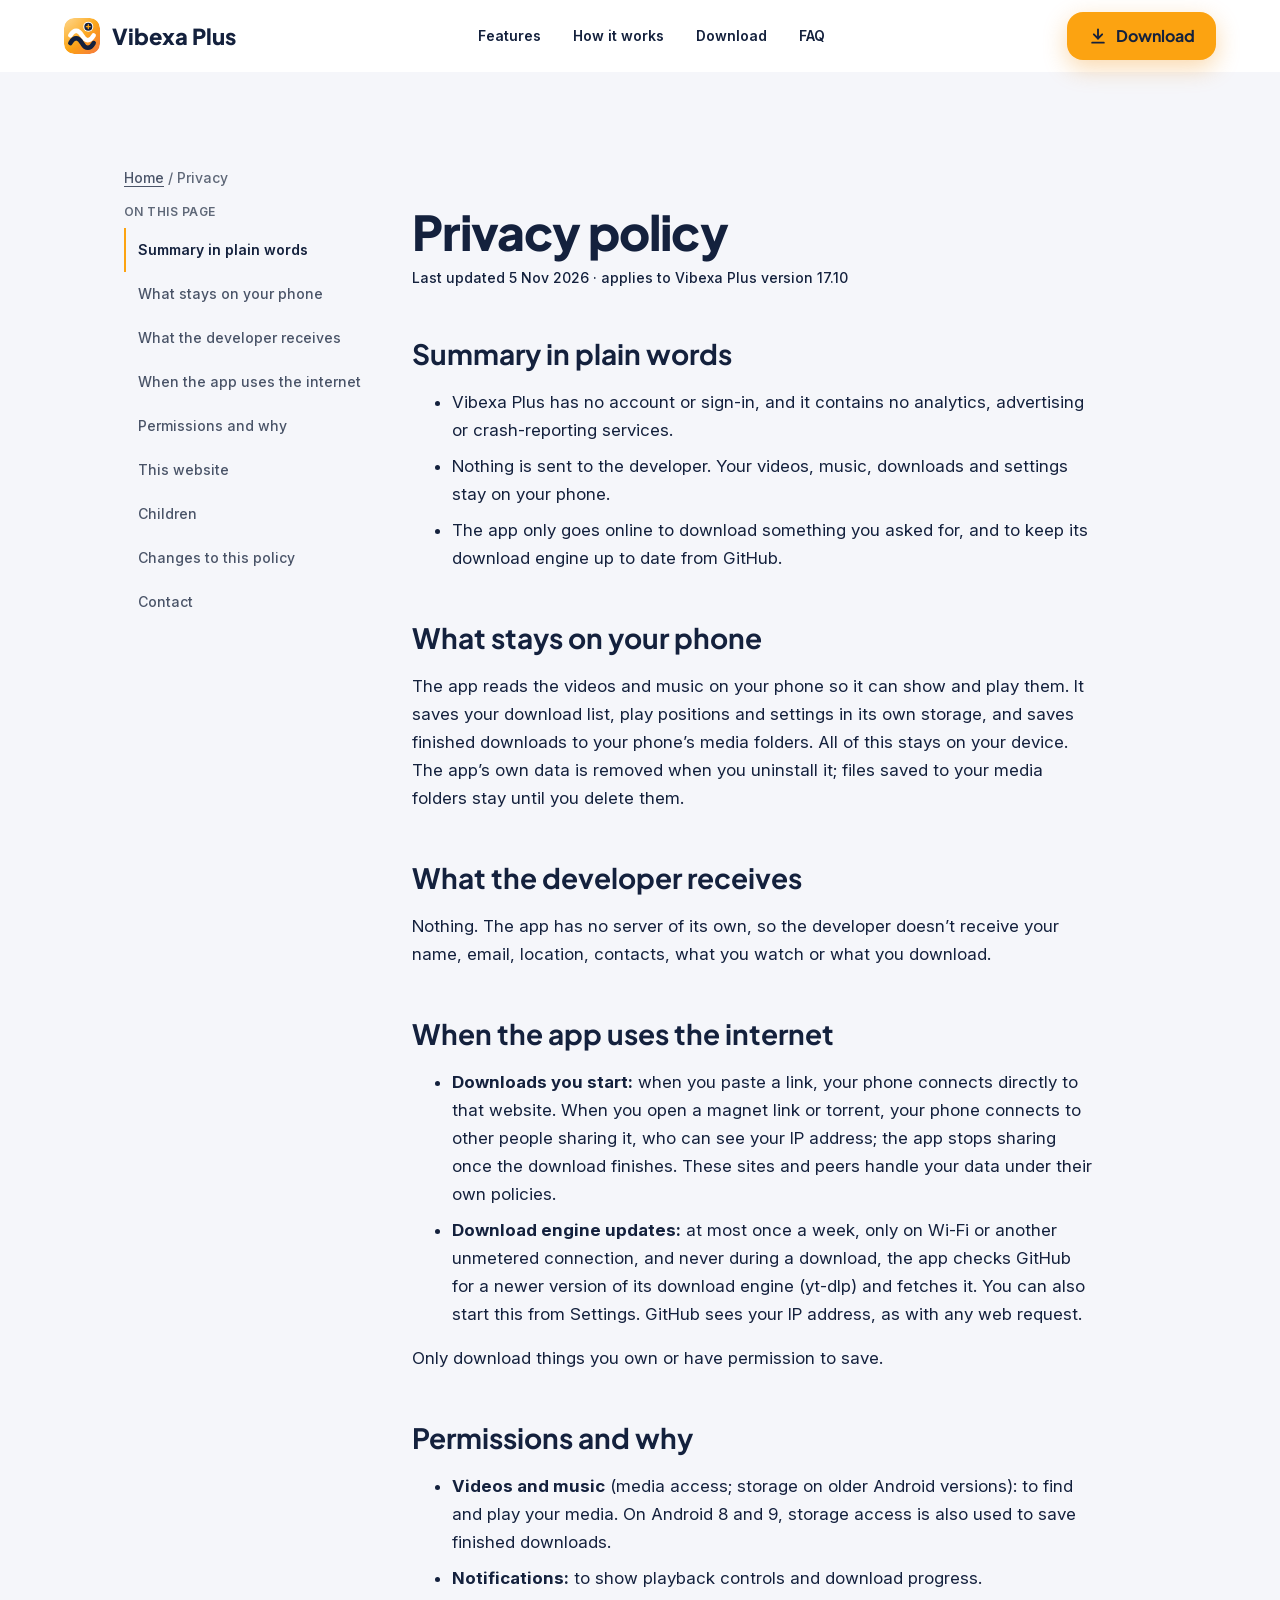
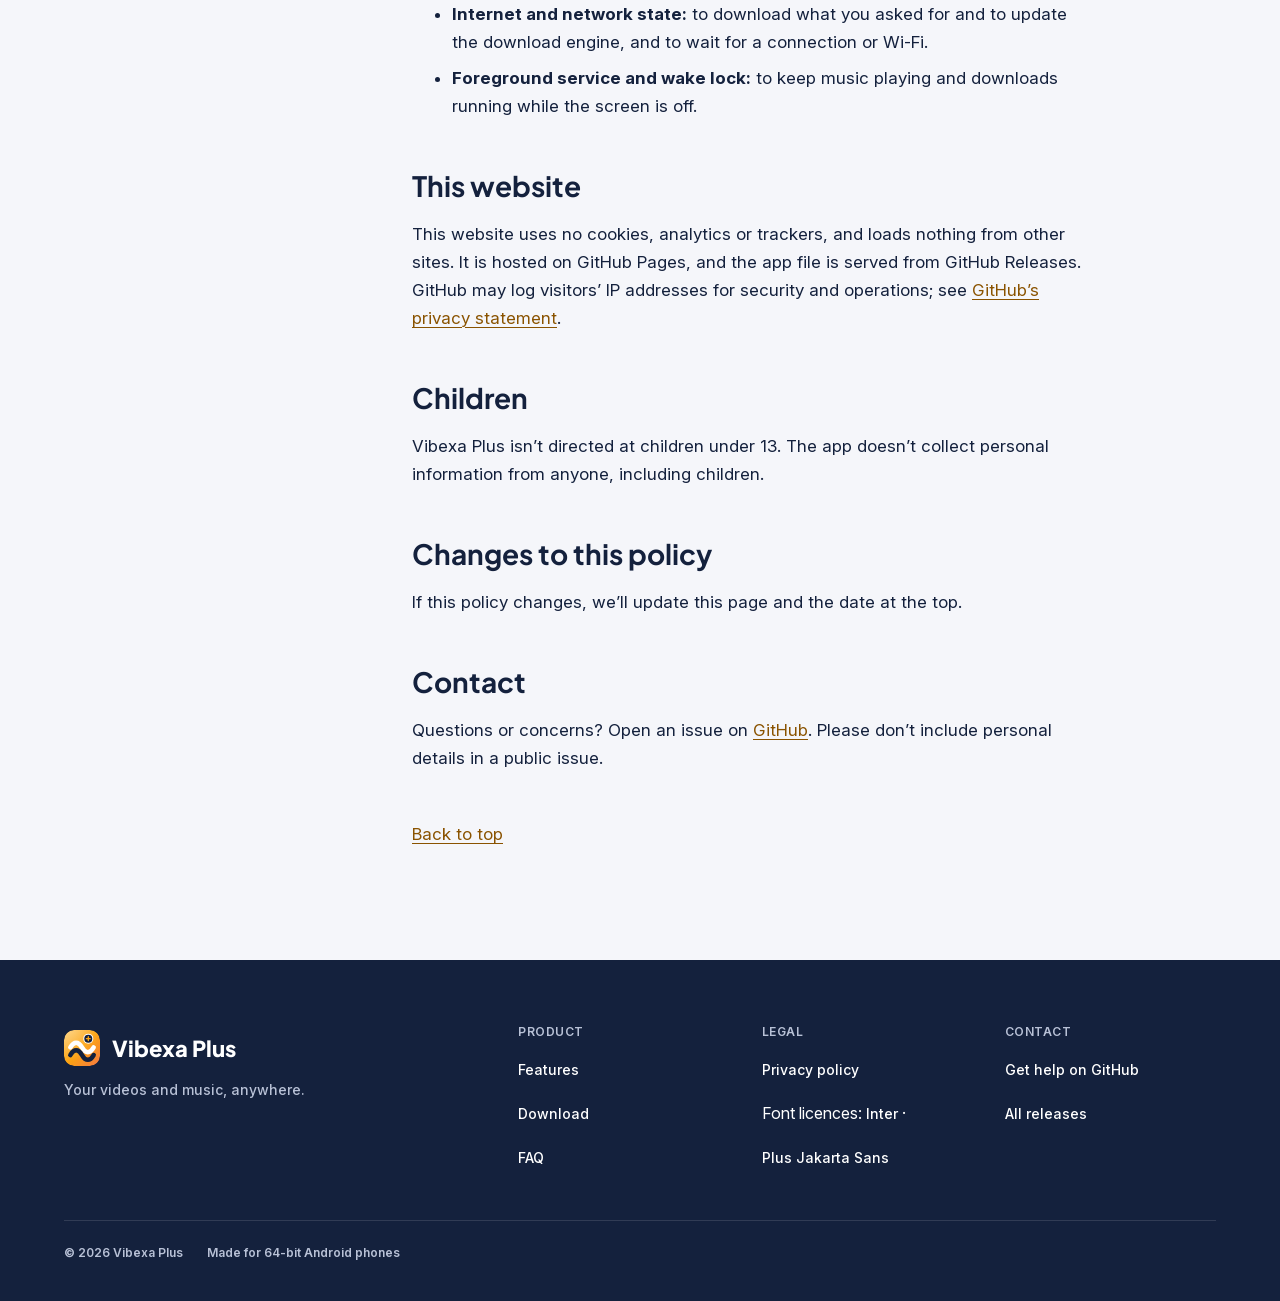
==== privacy.html @ d91da718 "Vibexa Plus site 17.10" ====
<!doctype html>
<html lang="en">
<head>
<meta charset="utf-8">
<meta name="viewport" content="width=device-width, initial-scale=1">
<title>Privacy policy – Vibexa Plus</title>
<meta name="description" content="How the Vibexa Plus app and this website handle your information.">
<meta name="theme-color" content="#F5F6FA">
<meta name="color-scheme" content="light">
<link rel="canonical" href="https://vibexaplus.github.io/privacy.html">
<meta property="og:type" content="website">
<meta property="og:site_name" content="Vibexa Plus">
<meta property="og:title" content="Privacy policy – Vibexa Plus">
<meta property="og:description" content="How the Vibexa Plus app and this website handle your information.">
<meta property="og:image" content="https://vibexaplus.github.io/og.png">
<meta property="og:image:width" content="1200"><meta property="og:image:height" content="630">
<meta name="twitter:card" content="summary_large_image">
<link rel="icon" href="favicon.svg" type="image/svg+xml">
<link rel="icon" href="assets/img/favicon-32.png" sizes="32x32" type="image/png">
<link rel="apple-touch-icon" href="assets/img/apple-touch-icon.png">
<link rel="preload" href="fonts/PlusJakartaSans-Variable.woff2" as="font" type="font/woff2" crossorigin>
<link rel="preload" href="fonts/Inter-Variable.woff2" as="font" type="font/woff2" crossorigin>
<link rel="stylesheet" href="assets/tokens.css">
<link rel="stylesheet" href="assets/site.css">

</head>
<body>
<a class="skip" href="#main">Skip to content</a>
<header class="site-header">
 <div class="container">
  <a class="brand" href="index.html#top"><img src="assets/img/logo-plus.svg" alt="" width="36" height="36"><span>Vibexa Plus</span></a>
  <nav class="nav-main" aria-label="Main">
   <a href="index.html#features">Features</a><a href="index.html#how">How it works</a><a href="index.html#download">Download</a><a href="index.html#faq">FAQ</a>
  </nav>
  <div class="header-cta"><a class="btn btn-primary" href="index.html#download"><svg viewBox="0 0 24 24" fill="none" stroke="currentColor" stroke-width="2.2" stroke-linecap="round" stroke-linejoin="round" aria-hidden="true"><path d="M12 4v11"/><path d="m7 10 5 5 5-5"/><path d="M5 20h14"/></svg>Download</a></div>
  <button class="icon-btn menu-btn" type="button" aria-label="Open menu" aria-expanded="false" aria-controls="menu-sheet"><svg class="i-open" viewBox="0 0 24 24" fill="none" stroke="currentColor" stroke-width="2" stroke-linecap="round" aria-hidden="true"><path d="M4 7h16M4 12h16M4 17h16"/></svg><svg class="i-close" style="display:none" viewBox="0 0 24 24" fill="none" stroke="currentColor" stroke-width="2" stroke-linecap="round" aria-hidden="true"><path d="M6 6l12 12M18 6 6 18"/></svg></button>
 </div>
</header>
<div class="sheet" id="menu-sheet">
 <nav aria-label="Mobile">
  <ul><li><a href="index.html#features">Features</a></li><li><a href="index.html#how">How it works</a></li><li><a href="index.html#faq">FAQ</a></li><li><a href="privacy.html">Privacy policy</a></li></ul>
 </nav>
 <a class="btn btn-primary btn-block" href="index.html#download"><svg viewBox="0 0 24 24" fill="none" stroke="currentColor" stroke-width="2.2" stroke-linecap="round" stroke-linejoin="round" aria-hidden="true"><path d="M12 4v11"/><path d="m7 10 5 5 5-5"/><path d="M5 20h14"/></svg>Download</a>
</div>
<main id="main" class="section">
 <div class="container" style="max-width:1080px">
  <nav class="crumbs t-small" aria-label="Breadcrumb"><a href="index.html">Home</a> / <span aria-current="page">Privacy</span></nav>
  <div class="policy">
   <aside class="toc toc-d" aria-label="On this page"><p class="t-caption ink-3" style="margin-bottom:8px">On this page</p><ol><li><a href="#summary">Summary in plain words</a></li><li><a href="#on-phone">What stays on your phone</a></li><li><a href="#collect">What the developer receives</a></li><li><a href="#network">When the app uses the internet</a></li><li><a href="#permissions">Permissions and why</a></li><li><a href="#website">This website</a></li><li><a href="#children">Children</a></li><li><a href="#changes">Changes to this policy</a></li><li><a href="#contact">Contact</a></li></ol></aside>
   <article class="prose" id="top-of-policy">
    <h1 class="t-h1">Privacy policy</h1>
    <p class="t-small ink-3">Last updated 5 Nov 2026 · applies to Vibexa Plus version 17.10</p>
    <details class="toc toc-m"><summary>On this page</summary><ol><li><a href="#summary">Summary in plain words</a></li><li><a href="#on-phone">What stays on your phone</a></li><li><a href="#collect">What the developer receives</a></li><li><a href="#network">When the app uses the internet</a></li><li><a href="#permissions">Permissions and why</a></li><li><a href="#website">This website</a></li><li><a href="#children">Children</a></li><li><a href="#changes">Changes to this policy</a></li><li><a href="#contact">Contact</a></li></ol></details>
    <h2 id="summary">Summary in plain words</h2>
    <ul><li>Vibexa Plus has no account or sign-in, and it contains no analytics, advertising or crash-reporting services.</li><li>Nothing is sent to the developer. Your videos, music, downloads and settings stay on your phone.</li><li>The app only goes online to download something you asked for, and to keep its download engine up to date from GitHub.</li></ul>
    <h2 id="on-phone">What stays on your phone</h2>
    <p>The app reads the videos and music on your phone so it can show and play them. It saves your download list, play positions and settings in its own storage, and saves finished downloads to your phone’s media folders. All of this stays on your device. The app’s own data is removed when you uninstall it; files saved to your media folders stay until you delete them.</p>
    <h2 id="collect">What the developer receives</h2>
    <p>Nothing. The app has no server of its own, so the developer doesn’t receive your name, email, location, contacts, what you watch or what you download.</p>
    <h2 id="network">When the app uses the internet</h2>
    <ul><li><b>Downloads you start:</b> when you paste a link, your phone connects directly to that website. When you open a magnet link or torrent, your phone connects to other people sharing it, who can see your IP address; the app stops sharing once the download finishes. These sites and peers handle your data under their own policies.</li><li><b>Download engine updates:</b> at most once a week, only on Wi‑Fi or another unmetered connection, and never during a download, the app checks GitHub for a newer version of its download engine (yt-dlp) and fetches it. You can also start this from Settings. GitHub sees your IP address, as with any web request.</li></ul>
    <p>Only download things you own or have permission to save.</p>
    <h2 id="permissions">Permissions and why</h2>
    <ul><li><b>Videos and music</b> (media access; storage on older Android versions): to find and play your media. On Android 8 and 9, storage access is also used to save finished downloads.</li><li><b>Notifications:</b> to show playback controls and download progress.</li><li><b>Internet and network state:</b> to download what you asked for and to update the download engine, and to wait for a connection or Wi‑Fi.</li><li><b>Foreground service and wake lock:</b> to keep music playing and downloads running while the screen is off.</li></ul>
    <h2 id="website">This website</h2>
    <p>This website uses no cookies, analytics or trackers, and loads nothing from other sites. It is hosted on GitHub Pages, and the app file is served from GitHub Releases. GitHub may log visitors’ IP addresses for security and operations; see <a href="https://docs.github.com/en/site-policy/privacy-policies/github-general-privacy-statement" rel="noopener">GitHub’s privacy statement</a>.</p>
    <h2 id="children">Children</h2>
    <p>Vibexa Plus isn’t directed at children under 13. The app doesn’t collect personal information from anyone, including children.</p>
    <h2 id="changes">Changes to this policy</h2>
    <p>If this policy changes, we’ll update this page and the date at the top.</p>
    <h2 id="contact">Contact</h2>
    <p>Questions or concerns? Open an issue on <a href="https://github.com/vibexaplus/vibexa/issues" rel="noopener">GitHub</a>. Please don’t include personal details in a public issue.</p>
    <p style="margin-top:48px"><a href="#top-of-policy">Back to top</a></p>
   </article>
  </div>
 </div>
</main>
<footer class="site-footer">
 <div class="container">
  <div class="foot-grid">
   <div><a class="brand" href="index.html#top"><img src="assets/img/logo-plus.svg" alt="" width="36" height="36"><span>Vibexa Plus</span></a><p class="pitch t-small">Your videos and music, anywhere.</p></div>
   <div><h3 class="t-caption">Product</h3><ul><li><a href="index.html#features">Features</a></li><li><a href="index.html#download">Download</a></li><li><a href="index.html#faq">FAQ</a></li></ul></div>
   <div><h3 class="t-caption">Legal</h3><ul><li><a href="privacy.html">Privacy policy</a></li><li>Font licences: <a href="fonts/OFL-Inter.txt">Inter</a> · <a href="fonts/OFL-PlusJakartaSans.txt">Plus Jakarta Sans</a></li></ul></div>
   <div><h3 class="t-caption">Contact</h3><ul><li><a href="https://github.com/vibexaplus/vibexa/issues" rel="noopener">Get help on GitHub</a></li><li><a href="https://github.com/vibexaplus/vibexa/releases" rel="noopener">All releases</a></li></ul></div>
  </div>
  <div class="foot-bar t-caption" style="text-transform:none;letter-spacing:0"><span>© <span class="year">2026</span> Vibexa Plus</span><span>Made for 64-bit Android phones</span></div>
 </div>
</footer>
<script src="config.js"></script>
<script src="assets/main.js" defer></script>
</body>
</html>
---- assets/tokens.css ----
/* Vibexa website tokens, matching the app's Vibexa palette. 8 px base, 4 px steps. Light theme only. */
@font-face { font-family: "Plus Jakarta Sans"; src: url("../fonts/PlusJakartaSans-Variable.woff2") format("woff2"); font-weight: 400 800; font-display: swap; }
@font-face { font-family: "Inter"; src: url("../fonts/Inter-Variable.woff2") format("woff2"); font-weight: 400 700; font-display: swap; }
:root {
  /* Colour: brand */
  --c-navy: #14213D;          /* ink, Plus button, footer */
  --c-navy-2: #1F3A68;        /* Plus button hover, gradient stop */
  --c-amber: #FCA311;         /* accent, primary button (always with navy text) */
  --c-amber-hover: #FFB52E;
  --c-amber-active: #F08A00;
  --c-amber-light: #FFC15E;   /* amber text on navy, hover */
  --c-amber-ink: #8A5300;     /* amber as text on light: links, eyebrows */
  --c-amber-tint: #FFF1D6;    /* eyebrow chip, highlight wash */
  --c-coral: #F2645B;         /* logo gradient end only, never text */
  /* Colour: surfaces */
  --c-white: #FFFFFF;         /* cards, header */
  --c-paper: #F5F6FA;         /* page background */
  --c-mist: #EFF1F6;          /* secondary hover, SHA field */
  --c-fog: #E9ECF3;
  --c-cloud: #E2E6EE;         /* pressed, disabled fill */
  --c-hairline: #DFE3EB;      /* card borders, dividers (decorative) */
  /* Colour: text */
  --c-ink: var(--c-navy);     /* 15.97:1 on white, 14.79:1 on paper */
  --c-ink-2: #4A5468;         /* secondary 7.61 / 7.05 */
  --c-ink-3: #5F6878;         /* meta 5.62 / 5.20 */
  --c-outline: #737C90;       /* input/secondary-button borders 4.19 / 3.88 (UI 3:1) */
  --c-disabled-ink: #737C90;  /* on --c-cloud 3.35 (disabled is exempt) */
  --c-on-navy: #FFFFFF;
  --c-on-navy-2: #B8C1D6;     /* 8.85 on navy */
  --c-success-bg: #DDF1E8; --c-success-ink: #0B3D2B;      /* "Copied" 10.38 */
  --c-placeholder-bg: #FFEFD2; --c-placeholder-ink: #5C3A00; /* TO-FILL badge 8.99 */
  --c-focus: var(--c-navy);   /* focus ring on light; use --c-amber on navy */
  --g-logo: linear-gradient(135deg, #FFCF6B 0%, #FCA311 50%, #F2645B 100%);
  --g-hero-wash: radial-gradient(60% 60% at 80% 20%, rgba(252,163,17,.18), rgba(252,163,17,0) 70%),
                 radial-gradient(50% 50% at 10% 90%, rgba(61,90,254,.08), rgba(61,90,254,0) 70%);

  /* Type */
  --f-display: "Plus Jakarta Sans", system-ui, sans-serif;
  --f-body: "Inter", system-ui, sans-serif;
  --t-display: 4rem;    --lh-display: 4.5rem;   /* 64/72  800  -0.02em (mobile 2.5rem/3rem = 40/48) */
  --t-h1: 3rem;         --lh-h1: 3.5rem;        /* 48/56  800  -0.02em (mobile 2rem/2.5rem = 32/40) */
  --t-h2: 2.5rem;       --lh-h2: 3rem;          /* 40/48  700  -0.015em (mobile 1.75rem/2.25rem = 28/36) */
  --t-h3: 1.5rem;       --lh-h3: 2rem;          /* 24/32  700  -0.01em */
  --t-h4: 1.25rem;      --lh-h4: 1.75rem;       /* 20/28  700 */
  --t-lead: 1.25rem;    --lh-lead: 2rem;        /* 20/32  Inter 400 (mobile 1.125rem/1.75rem) */
  --t-body: 1rem;       --lh-body: 1.5rem;      /* 16/24  Inter 400 */
  --t-small: 0.875rem;  --lh-small: 1.25rem;    /* 14/20  Inter 500 */
  --t-caption: 0.75rem; --lh-caption: 1rem;     /* 12/16  Inter 600, +0.04em, eyebrows uppercase */
  --t-button: 1rem;     --lh-button: 1.5rem;    /* 16/24  Jakarta 700 */
  --t-button-lg: 1.125rem;                      /* 18/24  Jakarta 700 (hero) */
  --t-mono: 0.8125rem;  --lh-mono: 1.25rem;     /* 13/20  ui-monospace for SHA-256 */

  /* Spacing (8 px base, 4 px steps) */
  --s-1: 4px; --s-2: 8px; --s-3: 12px; --s-4: 16px; --s-5: 20px; --s-6: 24px;
  --s-8: 32px; --s-10: 40px; --s-12: 48px; --s-16: 64px; --s-20: 80px; --s-24: 96px; --s-32: 128px;

  /* Radius (from the app's Shape.kt) */
  --r-xs: 6px; --r-sm: 10px; --r-md: 16px; --r-lg: 24px; --r-xl: 32px; --r-pill: 999px;
  /* Elevation: the light UI uses borders, and shadows only on hero/download cards and screenshots */
  --shadow-card: 0 1px 2px rgba(20,33,61,.06), 0 8px 24px rgba(20,33,61,.08);
  --shadow-lift: 0 2px 4px rgba(20,33,61,.08), 0 16px 40px rgba(20,33,61,.14);
  --shadow-sm: 0 1px 2px rgba(20,33,61,.08), 0 2px 8px rgba(20,33,61,.10);
  --shadow-amber: 0 8px 24px rgba(240,138,0,.32);

  /* Sizing */
  --container: 1200px; --container-narrow: 760px; --gutter: 24px;
  --tap: 48px; --tap-min: 44px; --btn-h: 48px; --btn-h-lg: 56px; --header-h: 72px;

  /* Motion (from the app's Motion.kt) */
  --d-instant: 90ms; --d-short: 150ms; --d-medium: 210ms; --d-long: 300ms; --d-xlong: 450ms;
  --e-standard: cubic-bezier(.2, 0, 0, 1);
  --e-decel: cubic-bezier(.05, .7, .1, 1);
  --e-accel: cubic-bezier(.3, 0, .8, .15);
}
@media (max-width: 767px) { :root { --gutter: 20px; --header-h: 64px; } }
@media (prefers-reduced-motion: reduce) {
  :root { --d-short: 0ms; --d-medium: 0ms; --d-long: 0ms; --d-xlong: 0ms; }
  *, *::before, *::after { animation-duration: .01ms !important; animation-iteration-count: 1 !important; transition-duration: .01ms !important; scroll-behavior: auto !important; }
}
---- assets/site.css ----
/* Vibexa site styles. All values come from tokens.css (design spec 2026-11-05). Mobile first. */
*,*::before,*::after{box-sizing:border-box}
html{-webkit-text-size-adjust:100%}
@media (prefers-reduced-motion:no-preference){html{scroll-behavior:smooth}}
body{margin:0;font-family:var(--f-body);font-size:var(--t-body);line-height:var(--lh-body);color:var(--c-ink);background:var(--c-paper);-webkit-font-smoothing:antialiased}
img,svg{display:block;max-width:100%}
h1,h2,h3,h4{font-family:var(--f-display);color:var(--c-ink);margin:0;text-wrap:balance}
p{margin:0;text-wrap:pretty}
a{color:var(--c-amber-ink);text-decoration-thickness:1px;text-underline-offset:3px}
@media (hover:hover) and (pointer:fine){a:hover{text-decoration-thickness:2px}}
:focus-visible{outline:3px solid var(--c-focus);outline-offset:3px;border-radius:4px}
.sr-only{position:absolute;width:1px;height:1px;overflow:hidden;clip:rect(0 0 0 0);white-space:nowrap}
.skip{position:absolute;left:var(--s-4);top:-100px;z-index:100;background:var(--c-white);color:var(--c-ink);padding:var(--s-3) var(--s-4);border-radius:var(--r-md);font-weight:600}
.skip:focus{top:var(--s-4)}
.container{max-width:var(--container);margin:0 auto;padding:0 var(--gutter)}
.narrow{max-width:var(--container-narrow)}
[id]{scroll-margin-top:var(--header-h)}

/* type tokens */
.t-display{font-size:2.5rem;line-height:3rem;font-weight:800;letter-spacing:-.02em}
.t-h1{font-size:2rem;line-height:2.5rem;font-weight:800;letter-spacing:-.02em}
.t-h2{font-size:1.75rem;line-height:2.25rem;font-weight:700;letter-spacing:-.015em}
.t-h3{font-size:1.375rem;line-height:1.75rem;font-weight:700;letter-spacing:-.01em}
.t-h4{font-size:1.125rem;line-height:1.5rem;font-weight:700}
.t-lead{font-size:1.125rem;line-height:1.75rem;color:var(--c-ink-2)}
.t-small{font-size:var(--t-small);line-height:var(--lh-small);font-weight:500}
.t-caption{font-size:var(--t-caption);line-height:var(--lh-caption);font-weight:600;letter-spacing:.04em;text-transform:uppercase}
@media (min-width:768px){
 .t-display{font-size:var(--t-display);line-height:var(--lh-display)}
 .t-h1{font-size:var(--t-h1);line-height:var(--lh-h1)}
 .t-h2{font-size:var(--t-h2);line-height:var(--lh-h2)}
 .t-h3{font-size:var(--t-h3);line-height:var(--lh-h3)}
 .t-h4{font-size:var(--t-h4);line-height:var(--lh-h4)}
 .t-lead{font-size:var(--t-lead);line-height:var(--lh-lead)}
}
.ink-2{color:var(--c-ink-2)}.ink-3{color:var(--c-ink-3)}

/* buttons */
.btn{--h:var(--btn-h);display:inline-flex;align-items:center;justify-content:center;gap:var(--s-2);min-height:var(--h);min-width:var(--tap);padding:0 var(--s-6);border-radius:var(--r-md);border:1.5px solid transparent;font-family:var(--f-display);font-weight:700;font-size:var(--t-button);line-height:var(--lh-button);text-decoration:none;cursor:pointer;-webkit-tap-highlight-color:transparent;transition:background-color var(--d-short) var(--e-standard),box-shadow var(--d-short) var(--e-standard),transform var(--d-short) var(--e-standard),border-color var(--d-short) var(--e-standard),color var(--d-short) var(--e-standard)}
.btn svg{width:20px;height:20px;flex:none}
.btn-lg{--h:var(--btn-h-lg);padding:0 var(--s-8);font-size:var(--t-button-lg);border-radius:var(--r-pill)}
.btn-block{width:100%}
.btn-primary{background:var(--c-amber);color:var(--c-navy);box-shadow:var(--shadow-amber)}
.btn-primary:active{background:var(--c-amber-active);transform:scale(.97);box-shadow:0 4px 12px rgba(240,138,0,.24)}
.btn-plus{background:var(--c-navy);color:var(--c-amber)}
.btn-plus:focus-visible{outline-color:var(--c-focus);box-shadow:0 0 0 2px var(--c-white)}
.site-footer .btn-plus:focus-visible,.on-navy .btn-plus:focus-visible{outline-color:var(--c-amber)}
.btn-plus:active{background:#0E1830;transform:scale(.97)}
.btn-secondary{background:var(--c-white);color:var(--c-navy);border-color:var(--c-outline)}
.btn-secondary:active{background:var(--c-cloud);transform:scale(.97)}
.btn-text{background:transparent;color:var(--c-navy)}
.btn-text:active{background:var(--c-cloud)}
@media (hover:hover) and (pointer:fine){
 .btn-primary:hover{background:var(--c-amber-hover);transform:translateY(-1px);box-shadow:0 12px 28px rgba(240,138,0,.4)}
 .btn-plus:hover{background:var(--c-navy-2);color:var(--c-amber-light)}
 .btn-secondary:hover,.btn-text:hover{background:var(--c-mist)}
}
.btn[aria-disabled="true"],.btn:disabled{background:var(--c-cloud);color:var(--c-disabled-ink);box-shadow:none;border-color:transparent;cursor:not-allowed;transform:none;pointer-events:auto}
.btn-secondary[aria-disabled="true"],.btn-secondary:disabled{background:var(--c-white);border-color:var(--c-hairline)}
.icon-btn{display:inline-grid;place-items:center;width:var(--tap);height:var(--tap);border-radius:var(--r-md);border:0;background:transparent;color:var(--c-navy);cursor:pointer;transition:background-color var(--d-short) var(--e-standard)}
.icon-btn svg{width:20px;height:20px}
.icon-btn:active{background:var(--c-cloud)}
@media (hover:hover) and (pointer:fine){.icon-btn:hover{background:var(--c-mist)}}
.icon-btn:disabled{opacity:.4;cursor:not-allowed;background:transparent}

/* chips and placeholders */
.chip{display:inline-flex;align-items:center;gap:var(--s-2);background:var(--c-amber-tint);color:var(--c-navy);padding:var(--s-1) var(--s-3);border-radius:var(--r-pill)}
.chip i{width:8px;height:8px;border-radius:50%;background:var(--c-amber)}
.eyebrow{color:var(--c-amber-ink);display:block;margin-bottom:var(--s-3)}
.ph{display:inline-block;background:var(--c-placeholder-bg);color:var(--c-placeholder-ink);border-radius:var(--r-xs);padding:0 var(--s-2);font-family:var(--f-body);font-size:var(--t-caption);line-height:var(--lh-caption);font-weight:600;letter-spacing:.02em;vertical-align:middle;white-space:nowrap}
.pill-plus{display:inline-block;background:var(--c-navy);color:var(--c-amber);font-family:var(--f-display);font-weight:800;font-size:var(--t-caption);line-height:var(--lh-caption);padding:var(--s-1) var(--s-3);border-radius:var(--r-pill);vertical-align:middle}

/* header */
.site-header{position:sticky;top:0;z-index:50;height:var(--header-h);background:rgba(255,255,255,.92);-webkit-backdrop-filter:blur(12px);backdrop-filter:blur(12px);border-bottom:1px solid transparent;transition:border-color var(--d-long) var(--e-standard)}
.site-header.scrolled{border-bottom-color:var(--c-hairline)}
.site-header .container{display:flex;align-items:center;justify-content:space-between;height:100%;gap:var(--s-6)}
.brand{display:inline-flex;align-items:center;gap:var(--s-3);min-height:var(--tap);text-decoration:none;color:var(--c-navy);font-family:var(--f-display);font-weight:800;font-size:1.375rem;line-height:1.75rem}
.brand img{width:36px;height:36px;border-radius:var(--r-sm)}
.nav-main{display:none}
.nav-main a{display:inline-flex;align-items:center;min-height:var(--tap);padding:0 var(--s-3);color:var(--c-navy);text-decoration:none;font-size:var(--t-small);font-weight:600;border-radius:var(--r-sm)}
@media (hover:hover) and (pointer:fine){.nav-main a:hover{background:var(--c-mist)}}
.header-cta{display:none}
.header-cta .btn{--h:48px;padding:0 var(--s-5)}
.menu-btn{margin-right:calc(var(--s-2)*-1)}
@media (min-width:1024px){.nav-main{display:flex;gap:var(--s-2)}.header-cta{display:block}.menu-btn{display:none}}
.sheet{position:fixed;inset:var(--header-h) 0 auto 0;background:var(--c-white);border-bottom:1px solid var(--c-hairline);box-shadow:var(--shadow-lift);padding:var(--s-2) var(--gutter) var(--s-6);z-index:49;transform:translateY(-8px);opacity:0;visibility:hidden;transition:opacity var(--d-medium) var(--e-decel),transform var(--d-medium) var(--e-decel),visibility 0s linear var(--d-medium)}
.sheet.open{opacity:1;transform:none;visibility:visible;transition-delay:0s}
.sheet ul{list-style:none;margin:0 0 var(--s-4);padding:0}
.sheet li a{display:flex;align-items:center;min-height:56px;padding:0 var(--s-2);border-bottom:1px solid var(--c-hairline);color:var(--c-navy);font-family:var(--f-display);font-weight:700;font-size:var(--t-h4);text-decoration:none}
@media (min-width:1024px){.sheet{display:none}}

/* sections */
.section{padding:var(--s-12) 0 var(--s-16)}
@media (min-width:480px){.section{padding:56px 0}}
@media (min-width:768px){.section{padding:72px 0}}
@media (min-width:1024px){.section{padding:var(--s-24) 0}}
.bg-white{background:var(--c-white)}
.sec-head{text-align:center;max-width:800px;margin:0 auto var(--s-8)}
.sec-head h2{margin-bottom:var(--s-4)}
@media (min-width:1024px){.sec-head{margin-bottom:var(--s-12)}}

/* hero */
.hero{background:var(--g-hero-wash),var(--c-paper);padding:var(--s-8) 0 var(--s-12);overflow:hidden}
.hero-grid{display:grid;gap:var(--s-10);align-items:center}
.hero-text{text-align:left}
.hero-text h1{margin:var(--s-4) 0}
.hero-text .t-lead{max-width:46ch}
.hero-actions{display:flex;flex-direction:column;gap:var(--s-3);margin-top:var(--s-8)}
.hero-meta{margin-top:var(--s-4);color:var(--c-ink-3);display:flex;flex-wrap:wrap;gap:var(--s-1) var(--s-2);align-items:center}
.hero-meta a{display:inline-flex;align-items:center;min-height:var(--tap-min);font-weight:600}
.devices{position:relative;height:500px;display:flex;justify-content:center}
.devices .glow{position:absolute;width:320px;height:320px;left:50%;top:50%;transform:translate(-50%,-50%);border-radius:50%;background:var(--g-logo);opacity:.25;filter:blur(40px)}
.phone{position:relative;border-radius:var(--r-xl);border:8px solid var(--c-navy);background:var(--c-navy);box-shadow:var(--shadow-lift);overflow:hidden;aspect-ratio:9/19.5}
.phone img{width:100%;height:100%;object-fit:cover;object-position:top;border-radius:calc(var(--r-xl) - 8px)}
.devices .front{position:absolute;width:236px;left:50%;top:0;transform:translateX(-50%) rotate(-4deg);z-index:2}
.devices .back{display:none}
.devices .tile{position:absolute;z-index:3;width:96px;height:96px;border-radius:27px;box-shadow:var(--shadow-lift);left:calc(50% - 150px);bottom:40px}
@media (min-width:480px){.hero-actions{flex-direction:row;flex-wrap:wrap}}
@media (min-width:768px){
 .hero{padding:var(--s-12) 0 var(--s-16)}
 .hero-text{text-align:center;max-width:640px;margin:0 auto}
 .hero-text .t-lead{margin:0 auto}.hero-actions,.hero-meta{justify-content:center}
 .devices{height:560px}
 .devices .back{display:block;position:absolute;width:236px;left:calc(50% + 10px);top:-24px;z-index:1;transform:rotate(4deg)}
 .devices .front{left:calc(50% - 150px);transform:rotate(-4deg);top:24px}
 .devices .tile{left:calc(50% - 200px)}
}
@media (min-width:1024px){
 .hero{padding:var(--s-16) 0 var(--s-20)}
 .hero-grid{grid-template-columns:repeat(12,1fr);gap:var(--gutter);min-height:min(760px,calc(100svh - var(--header-h)))}
 .hero-text{grid-column:1/7;text-align:left;max-width:560px;margin:0}
 .hero-text .t-lead{margin:0}.hero-actions,.hero-meta{justify-content:flex-start}
 .devices{grid-column:7/13;height:680px}
 .devices .front{width:300px;left:10%;top:56px}
 .devices .back{width:276px;left:auto;right:0;top:0}
 .devices .tile{left:4%;bottom:56px}
}
@media (hover:hover) and (pointer:fine) and (prefers-reduced-motion:no-preference){.devices .tile{animation:float 6s ease-in-out infinite}}
@keyframes float{50%{transform:translateY(-6px)}}

/* features */
.features{display:grid;gap:var(--s-4)}
@media (min-width:768px){.features{grid-template-columns:1fr 1fr;gap:var(--s-6)}}
.feature{background:var(--c-white);border:1px solid var(--c-hairline);border-radius:var(--r-lg);overflow:hidden;display:flex;flex-direction:column}
@media (min-width:1024px){.feature{box-shadow:var(--shadow-card);border-color:transparent}}
.feature .visual{aspect-ratio:16/10;background:var(--c-mist);position:relative;overflow:hidden;display:flex;justify-content:center;align-items:flex-start}
.feature .visual .crop{width:58%;margin-top:var(--s-8);border-radius:var(--r-md) var(--r-md) 0 0;border:6px solid var(--c-navy);border-bottom:0;box-shadow:var(--shadow-card);overflow:hidden;background:var(--c-white)}
.feature .visual .crop img{width:100%;height:auto}
.feature .body{display:flex;gap:var(--s-4);padding:var(--s-6)}
@media (min-width:1024px){.feature .body{padding:var(--s-8)}}
.ic{flex:none;width:48px;height:48px;border-radius:var(--r-sm);background:var(--c-amber-tint);display:grid;place-items:center}
.ic svg{width:24px;height:24px;fill:none;stroke:var(--c-navy);stroke-width:2;stroke-linecap:round;stroke-linejoin:round}
.ic svg .acc{stroke:var(--c-amber)}
.feature h3{margin-bottom:var(--s-2)}
.feature p{color:var(--c-ink-2)}
.feature .note{margin-top:var(--s-2);color:var(--c-ink-3)}

/* screenshots */
.carousel{position:relative}
.track{display:flex;gap:var(--s-4);overflow-x:auto;scroll-snap-type:x mandatory;padding:var(--s-6) var(--gutter) var(--s-8);margin:0 calc(var(--gutter)*-1);scrollbar-width:none;list-style:none}
.track::-webkit-scrollbar{display:none}
.slide{flex:none;width:min(72vw,280px);scroll-snap-align:center;margin:0;text-align:center}
.slide figcaption{margin-top:var(--s-4);color:var(--c-ink-2)}
.phone.icon-only{display:grid;place-items:center;background:var(--g-hero-wash),var(--c-white)}
.phone.icon-only img{width:96px;height:96px;border-radius:27px;box-shadow:var(--shadow-lift);object-fit:contain}
.car-ctrl{display:flex;justify-content:center;align-items:center;gap:var(--s-2)}
.car-ctrl .icon-btn{border:1.5px solid var(--c-outline);background:var(--c-white)}
.dots{display:flex}
.dots button{width:var(--tap-min);height:var(--tap-min);border:0;background:none;display:grid;place-items:center;cursor:pointer;padding:0}
.dots button:before{content:"";width:8px;height:8px;border-radius:50%;background:var(--c-outline);transition:background-color var(--d-short) var(--e-standard),transform var(--d-short) var(--e-standard)}
.dots button[aria-current="true"]:before{background:var(--c-navy);transform:scale(1.25)}
@media (hover:none){.car-ctrl .icon-btn{display:none}}
@media (min-width:1024px){
 .track{overflow:visible;justify-content:center;gap:var(--s-6);margin:0;padding:var(--s-8) 0}
 .slide{width:220px}
 .slide.center .phone{transform:scale(1.08)}
 .slide.center figcaption{margin-top:var(--s-6)}
 .car-ctrl{display:none}
}

/* download cards */
.dl-grid{display:grid;gap:var(--s-4);max-width:1040px;margin:0 auto}
@media (min-width:768px){.dl-grid{grid-template-columns:1fr 1fr;gap:var(--s-6)}}
.dl{background:var(--c-white);border:1px solid var(--c-hairline);border-radius:var(--r-lg);padding:var(--s-6);box-shadow:var(--shadow-card);display:flex;flex-direction:column;transition:box-shadow var(--d-short) var(--e-standard)}
.dl.plus{box-shadow:inset 0 2px 0 var(--c-amber),var(--shadow-card)}
@media (min-width:1024px){.dl{padding:var(--s-8)}}
@media (hover:hover) and (pointer:fine){.dl:hover{box-shadow:var(--shadow-lift)}.dl.plus:hover{box-shadow:inset 0 2px 0 var(--c-amber),var(--shadow-lift)}}
.dl-head{display:flex;gap:var(--s-4);align-items:center;margin-bottom:var(--s-6)}
.dl-head img{width:64px;height:64px;border-radius:18px;flex:none}
.dl-head h3{display:flex;align-items:center;gap:var(--s-2)}
.checks{list-style:none;padding:0;margin:0 0 var(--s-6);display:grid;gap:var(--s-2)}
.checks li{display:flex;gap:var(--s-3);align-items:flex-start}
.checks svg{width:20px;height:20px;flex:none;margin-top:2px;fill:none;stroke:var(--c-amber-ink);stroke-width:2.5;stroke-linecap:round;stroke-linejoin:round}
.details{display:grid;grid-template-columns:1fr;gap:var(--s-3) var(--s-6);margin:0 0 var(--s-6);padding:var(--s-4) 0;border-top:1px solid var(--c-hairline);border-bottom:1px solid var(--c-hairline)}
@media (min-width:768px){.details{grid-template-columns:1fr 1fr}}
.details dt{color:var(--c-ink-3)}
.details dd{margin:var(--s-1) 0 0;font-size:var(--t-small);line-height:var(--lh-small);font-weight:500;color:var(--c-navy)}
.sha-label{display:flex;align-items:center;justify-content:space-between;gap:var(--s-2);flex-wrap:wrap;margin-bottom:var(--s-2)}
.sha-label .t-caption{color:var(--c-ink-3)}
.whats summary{display:inline-flex;align-items:center;min-height:var(--tap-min);cursor:pointer;color:var(--c-amber-ink);font-size:var(--t-small);font-weight:600;list-style:none;text-decoration:underline;text-underline-offset:3px}
.whats summary::-webkit-details-marker{display:none}
.whats p{font-size:var(--t-small);line-height:var(--lh-small);color:var(--c-ink-2);margin-bottom:var(--s-2)}
.sha{display:flex;align-items:center;gap:var(--s-2);background:var(--c-mist);border-radius:var(--r-md);padding:var(--s-1) var(--s-1) var(--s-1) var(--s-4);margin-bottom:var(--s-6);min-height:56px}
.sha code{flex:1;font-family:ui-monospace,"SF Mono",Menlo,monospace;font-size:var(--t-mono);line-height:var(--lh-mono);font-weight:500;font-variant-numeric:tabular-nums;word-break:break-all;user-select:all;color:var(--c-navy);padding:var(--s-2) 0}
.copied{position:absolute;right:0;top:-36px;background:var(--c-success-bg);color:var(--c-success-ink);font-size:var(--t-caption);font-weight:600;padding:var(--s-1) var(--s-3);border-radius:var(--r-pill);opacity:0;transition:opacity var(--d-instant) var(--e-accel)}
.copied.show{opacity:1;transition-duration:var(--d-short)}
.sha .wrap{position:relative}
.dl .spacer{flex:1}
.install{margin-top:var(--s-4);border-top:1px solid var(--c-hairline)}
.install summary{display:flex;align-items:center;justify-content:space-between;min-height:56px;cursor:pointer;list-style:none;font-family:var(--f-display);font-weight:700;color:var(--c-navy)}
.install summary::-webkit-details-marker{display:none}
.chev{flex:none;width:24px;height:24px;fill:none;stroke:var(--c-navy);stroke-width:2;stroke-linecap:round;stroke-linejoin:round;transition:transform var(--d-medium) var(--e-decel)}
details[open]>summary .chev{transform:rotate(180deg)}
.steps{list-style:none;counter-reset:s;padding:0;margin:0 0 var(--s-3);display:grid;gap:var(--s-3)}
.steps li{counter-increment:s;display:flex;gap:var(--s-3);align-items:flex-start;color:var(--c-ink-2)}
.steps li:before{content:counter(s);flex:none;width:32px;height:32px;border-radius:50%;background:var(--c-amber-tint);color:var(--c-navy);font-family:var(--f-display);font-weight:800;display:grid;place-items:center;font-size:var(--t-small)}
.steps b{color:var(--c-navy)}
.compare{max-width:1040px;margin:var(--s-10) auto 0;background:var(--c-paper);border-radius:var(--r-lg);padding:var(--s-6)}
.compare table{width:100%;border-collapse:collapse}
.compare th,.compare td{text-align:left;padding:var(--s-3) var(--s-2);border-bottom:1px solid var(--c-hairline);font-size:var(--t-small);line-height:var(--lh-small)}
.compare thead th{color:var(--c-ink-3)}
.compare td:not(:first-child),.compare th:not(:first-child){text-align:center;width:22%}
.compare tr:last-child td{border-bottom:0}
.reassure{text-align:center;margin-top:var(--s-6);color:var(--c-ink-2)}

/* faq */
.faq{background:var(--c-white);border-radius:var(--r-lg);border:1px solid var(--c-hairline);overflow:hidden}
.faq details+details{border-top:1px solid var(--c-hairline)}
.faq summary{display:flex;align-items:center;justify-content:space-between;gap:var(--s-4);min-height:64px;padding:var(--s-4) var(--s-6);cursor:pointer;list-style:none}
.faq summary::-webkit-details-marker{display:none}
.faq .ans{padding:0 var(--s-6) var(--s-6);color:var(--c-ink-2);max-width:68ch}
.faq .ans p+p{margin-top:var(--s-3)}

/* final cta */
.cta-band{display:none}
@media (min-width:768px){.cta-band{display:flex;align-items:center;justify-content:space-between;gap:var(--s-6);background:var(--g-logo);border-radius:var(--r-xl);padding:var(--s-12)}
 .cta-band p{color:var(--c-navy);margin-top:var(--s-2);font-weight:500}}

/* footer */
.site-footer{background:var(--c-navy);color:var(--c-on-navy);padding:var(--s-16) 0 var(--s-10)}
.site-footer :focus-visible{outline-color:var(--c-amber)}
.foot-grid{display:grid;gap:var(--s-8)}
@media (min-width:768px){.foot-grid{grid-template-columns:1fr 1fr}}
@media (min-width:1024px){.foot-grid{grid-template-columns:2fr 1fr 1fr 1fr}}
.site-footer .brand{color:var(--c-on-navy)}
.site-footer .pitch{color:var(--c-on-navy-2);margin-top:var(--s-2)}
.site-footer h3{font-family:var(--f-body);color:var(--c-on-navy-2);margin-bottom:var(--s-2)}
.site-footer ul{list-style:none;margin:0;padding:0}
.site-footer li a,.site-footer .addr{display:inline-flex;align-items:center;min-height:var(--tap-min);color:var(--c-on-navy);text-decoration:none;font-size:var(--t-small);font-weight:500}
@media (hover:hover) and (pointer:fine){.site-footer li a:hover{color:var(--c-amber-light);text-decoration:underline}}
.foot-bar{margin-top:var(--s-10);padding-top:var(--s-6);border-top:1px solid rgba(255,255,255,.12);display:flex;flex-wrap:wrap;gap:var(--s-2) var(--s-6);color:var(--c-on-navy-2)}
.site-footer .ph{background:rgba(255,239,210,.95)}

/* privacy */
.crumbs{color:var(--c-ink-3);margin-bottom:var(--s-4)}
.crumbs a{color:var(--c-ink-2)}
.draft{background:var(--c-placeholder-bg);color:var(--c-placeholder-ink);border-radius:var(--r-md);padding:var(--s-4) var(--s-5);font-weight:600;margin-bottom:var(--s-8)}
.policy{display:grid;gap:var(--s-8)}
.toc-m summary{min-height:var(--tap);display:flex;align-items:center;font-weight:600;cursor:pointer}
.toc ol{list-style:none;padding:0;margin:0}
.toc a{display:flex;align-items:center;min-height:var(--tap-min);padding-left:var(--s-3);border-left:2px solid transparent;color:var(--c-ink-2);text-decoration:none;font-size:var(--t-small);font-weight:500}
.toc a.active{color:var(--c-navy);font-weight:600;border-left-color:var(--c-amber)}
.toc-d{display:none}
.prose{font-size:1.0625rem;line-height:1.75rem;max-width:68ch}
.prose h1{margin-bottom:var(--s-2)}
.prose h2{font-size:1.75rem;line-height:2.25rem;font-weight:700;margin:var(--s-12) 0 var(--s-4)}
.prose p,.prose ul{margin:0 0 var(--s-4);color:var(--c-ink)}
.prose li{margin-bottom:var(--s-2)}
@media (min-width:1024px){.policy{grid-template-columns:240px 1fr;gap:var(--s-12)}.toc-d{display:block;position:sticky;top:calc(var(--header-h) + var(--s-8));align-self:start}.toc-m{display:none}}

/* reveal */
.js-reveal .reveal{opacity:0;transform:translateY(16px);transition:opacity var(--d-xlong) var(--e-decel),transform var(--d-xlong) var(--e-decel)}
.js-reveal .reveal.in{opacity:1;transform:none}

/* clean stand-ins until real 2x captures arrive (see shots-needed.md) */
.phone.pending{display:flex;flex-direction:column;align-items:center;justify-content:center;gap:var(--s-3);background:var(--g-hero-wash),var(--c-mist);color:var(--c-ink-3);text-align:center}
.phone.pending img,.pending-visual img{border-radius:20px;box-shadow:var(--shadow-sm)}
.pending-visual{position:absolute;inset:0;display:flex;flex-direction:column;align-items:center;justify-content:center;gap:var(--s-2);color:var(--c-ink-3)}
.phone.pending img{width:72px;height:72px;flex:none;object-fit:contain}.pending-visual img{width:56px;height:56px}
.dl-grid.single{grid-template-columns:minmax(0,600px);justify-content:center}

/* iPhone / iPad notice (shown by main.js only; without JS the download stays as is) */
.ios-note{display:flex;gap:var(--s-3);align-items:flex-start;margin-top:var(--s-4);padding:var(--s-4);background:var(--c-amber-tint);border:1px solid var(--c-hairline);border-radius:var(--r-md);color:var(--c-ink);text-align:left}
.ios-note[hidden]{display:none}
.ios-note svg{flex:none;width:24px;height:24px;fill:none;stroke:var(--c-navy);stroke-width:2;stroke-linecap:round}
.ios-note p{margin:0}.ios-note .t-small{color:var(--c-ink-2);margin-top:var(--s-1)}
.ios-note .btn{margin-top:var(--s-3);--h:48px}
.ios-copied{display:block;margin-top:var(--s-2);color:var(--c-success-ink)}
.ios-copied:empty{display:none}
.is-ios .hero-actions .btn-primary{display:none}
.hero .ios-note{max-width:520px}

/* ---- Screenshot-free art (v17.10 launch). Real shots can return via the SHOTS HOOK comments in index.html. ---- */
.hero-art{position:relative;height:380px;display:grid;place-items:center}
.hero-art .glow{position:absolute;width:300px;height:300px;left:50%;top:50%;transform:translate(-50%,-50%);border-radius:50%;background:var(--g-logo);opacity:.28;filter:blur(48px)}
.hero-art .ring{position:absolute;left:50%;top:50%;border-radius:50%;border:1px solid var(--c-hairline);transform:translate(-50%,-50%)}
.hero-art .r1{width:300px;height:300px}.hero-art .r2{width:420px;height:420px;opacity:.6}
.hero-art .mark{position:relative;z-index:1;width:150px;height:150px;border-radius:42px;box-shadow:var(--shadow-lift)}
.float{position:absolute;z-index:2;display:flex;align-items:center;gap:var(--s-3);padding:var(--s-3) var(--s-4) var(--s-3) var(--s-3);background:var(--c-white);border:1px solid var(--c-hairline);border-radius:var(--r-md);box-shadow:var(--shadow-card);color:var(--c-ink)}
.float .ic{width:40px;height:40px}.float .ic svg{width:20px;height:20px}
.float b{display:block;font-size:14px;line-height:1.3}
.float .t-small{color:var(--c-ink-3);font-size:12px}
.float.f1{left:0;top:24px}.float.f2{right:0;top:44%}.float.f3{left:6%;bottom:12px}
.float .eq{display:flex;gap:3px;align-items:flex-end;height:16px;margin-top:4px}
.float .eq i{width:4px;border-radius:2px;background:var(--c-amber)}
 .float .eq i:nth-child(1){height:40%} .float .eq i:nth-child(2){height:90%} .float .eq i:nth-child(3){height:60%} .float .eq i:nth-child(4){height:100%} .float .eq i:nth-child(5){height:50%}
.float .bar{display:block;width:96px;height:6px;margin-top:6px;border-radius:var(--r-pill);background:var(--c-cloud);overflow:hidden}
.float .bar i{display:block;width:68%;height:100%;background:var(--c-navy);border-radius:inherit}
@media (min-width:768px){.hero-art{height:460px}.hero-art .mark{width:180px;height:180px;border-radius:50px}.float.f1{left:8%}.float.f2{right:6%}}
@media (min-width:1024px){.hero-art{grid-column:7/13;height:560px}.hero-art .mark{width:200px;height:200px;border-radius:56px}.hero-art .r1{width:360px;height:360px}.hero-art .r2{width:500px;height:500px}.float.f1{left:2%;top:72px}.float.f2{right:0}.float.f3{left:10%;bottom:72px}}
@media (hover:hover) and (pointer:fine) and (prefers-reduced-motion:no-preference){.float.f1{animation:float 6s ease-in-out infinite}.float.f2{animation:float 7s ease-in-out -2s infinite}.float.f3{animation:float 8s ease-in-out -4s infinite}}


/* how it works */
.how{list-style:none;margin:0;padding:0;display:grid;gap:var(--s-4)}
@media (min-width:768px){.how{grid-template-columns:repeat(3,1fr);gap:var(--s-6)}}
.step-card{background:var(--c-paper);border:1px solid var(--c-hairline);border-radius:var(--r-lg);padding:var(--s-6);display:flex;flex-direction:column;gap:var(--s-3)}
.step-card .num{color:var(--c-amber-ink)}
.step-card p{color:var(--c-ink-2)}
code.hash{display:block;word-break:break-all;padding:var(--s-3);background:var(--c-mist);border-radius:var(--r-sm);font-size:13px}
@media (max-width:767.98px){.float.f1{top:8px;left:0}.float.f2{top:auto;bottom:8px;right:0}.float.f3{display:none}}
@media (max-width:767.98px){.hero-art{overflow:hidden}}

/* Vibexa features-v2 illustrations. Append to assets/site.css after the existing .feature rules. */
.feature .visual.fx-wrap{display:block;align-items:initial;padding:0;background:var(--c-mist)}
.feature .visual.fx-wrap svg.fx{width:100%;height:100%;display:block}
.fx .b,.sx .b{font-family:var(--f-body)}
.fx .d,.sx .d{font-family:var(--f-display)}
/* Show the art on phones too (it replaces the old display:none at <768px) */
@media (max-width:767.98px){.feature .visual.fx-wrap{display:block}}
.step-art{aspect-ratio:2/1;border-radius:var(--r-md);background:var(--c-mist);overflow:hidden;margin:0 0 var(--s-1)}
.step-art svg.sx{width:100%;height:100%;display:block}
/* Motion: decorative only, off by default; the static frame is the final state */
@media (prefers-reduced-motion:no-preference){
 .fx-bgm .eq{animation:fx-eq 1.1s ease-in-out infinite alternate}
 .fx-bgm .eq1{animation-delay:-.4s}.fx-bgm .eq2{animation-delay:-.8s}
 .fx-dl .bar{transform-box:fill-box;transform-origin:left center;animation:fx-grow 1.2s cubic-bezier(.2,0,0,1) both}
 .fx-pip .pip-win{transform-box:fill-box;animation:fx-float 6s ease-in-out infinite alternate}
}
@keyframes fx-eq{from{transform:scaleY(.35)}to{transform:scaleY(1)}}
@keyframes fx-grow{from{transform:scaleX(.6)}to{transform:scaleX(1)}}
@keyframes fx-float{from{transform:translateY(0)}to{transform:translateY(-4px)}}
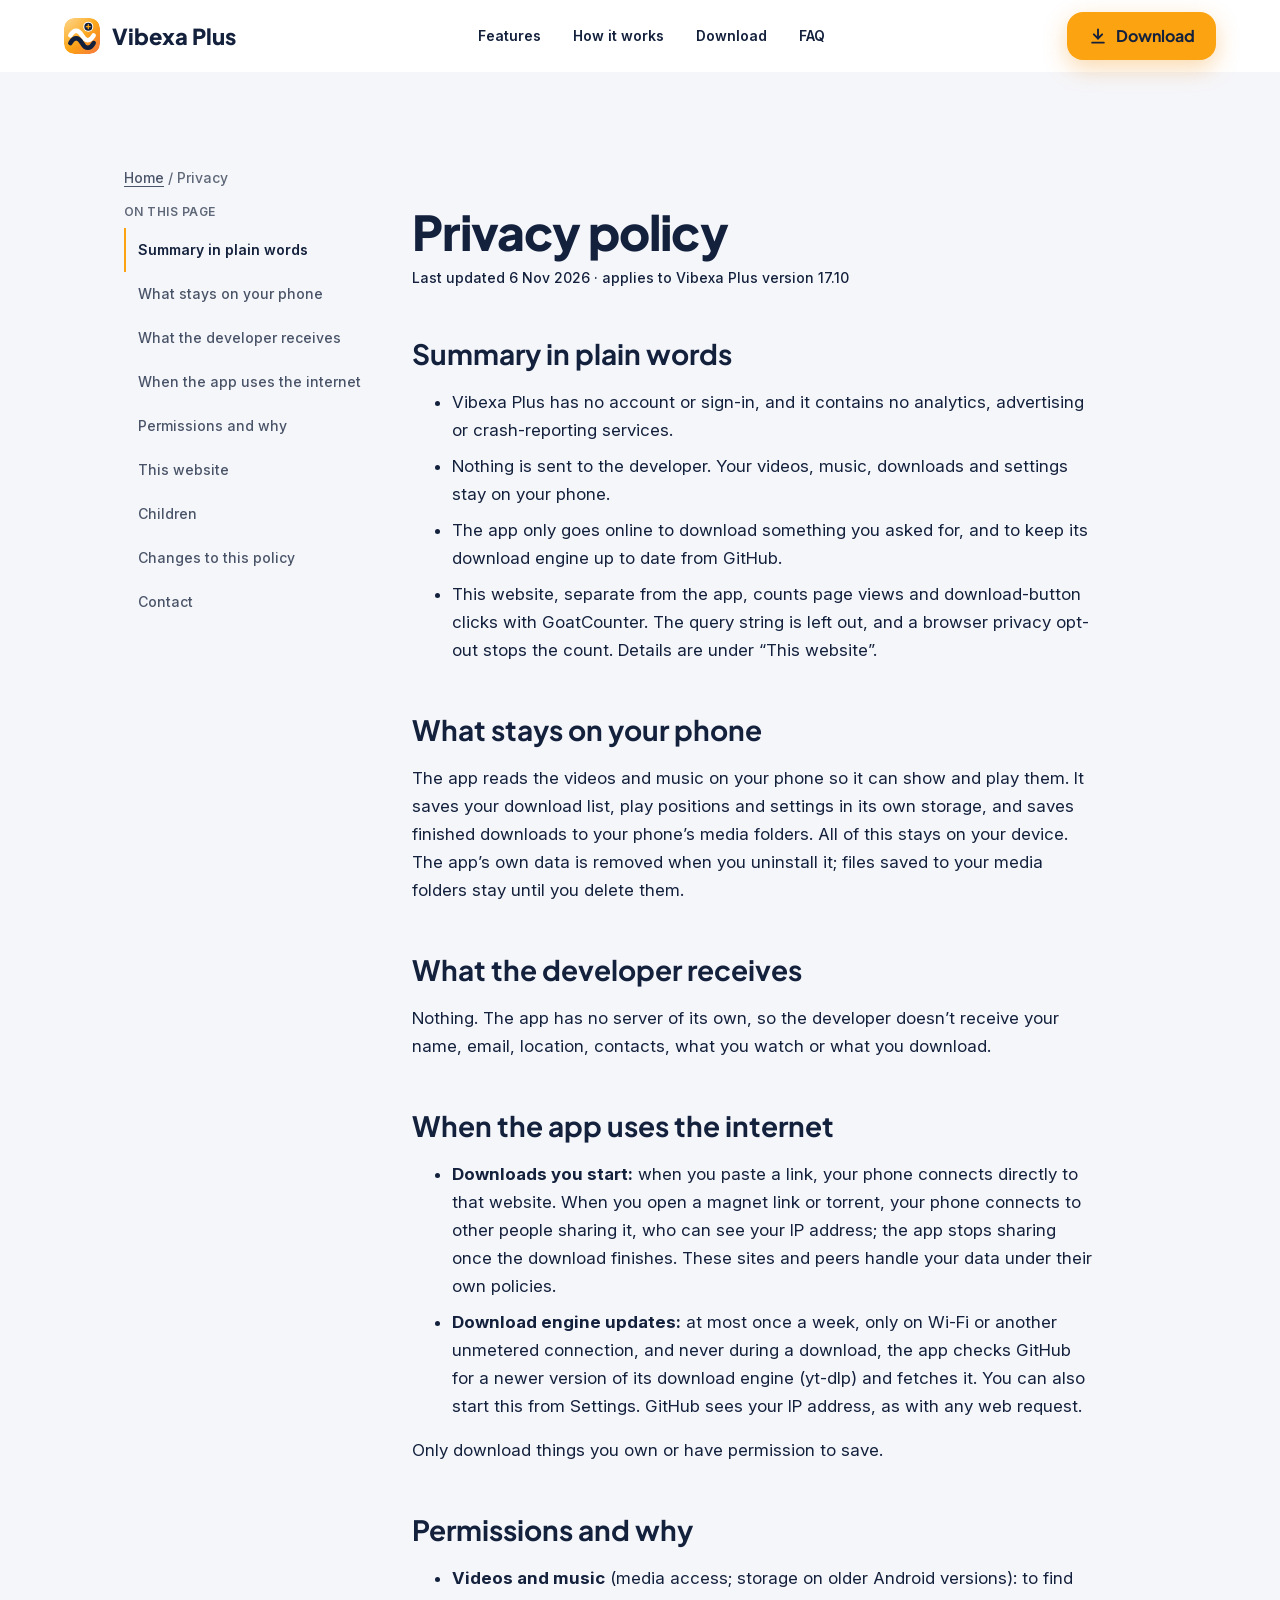
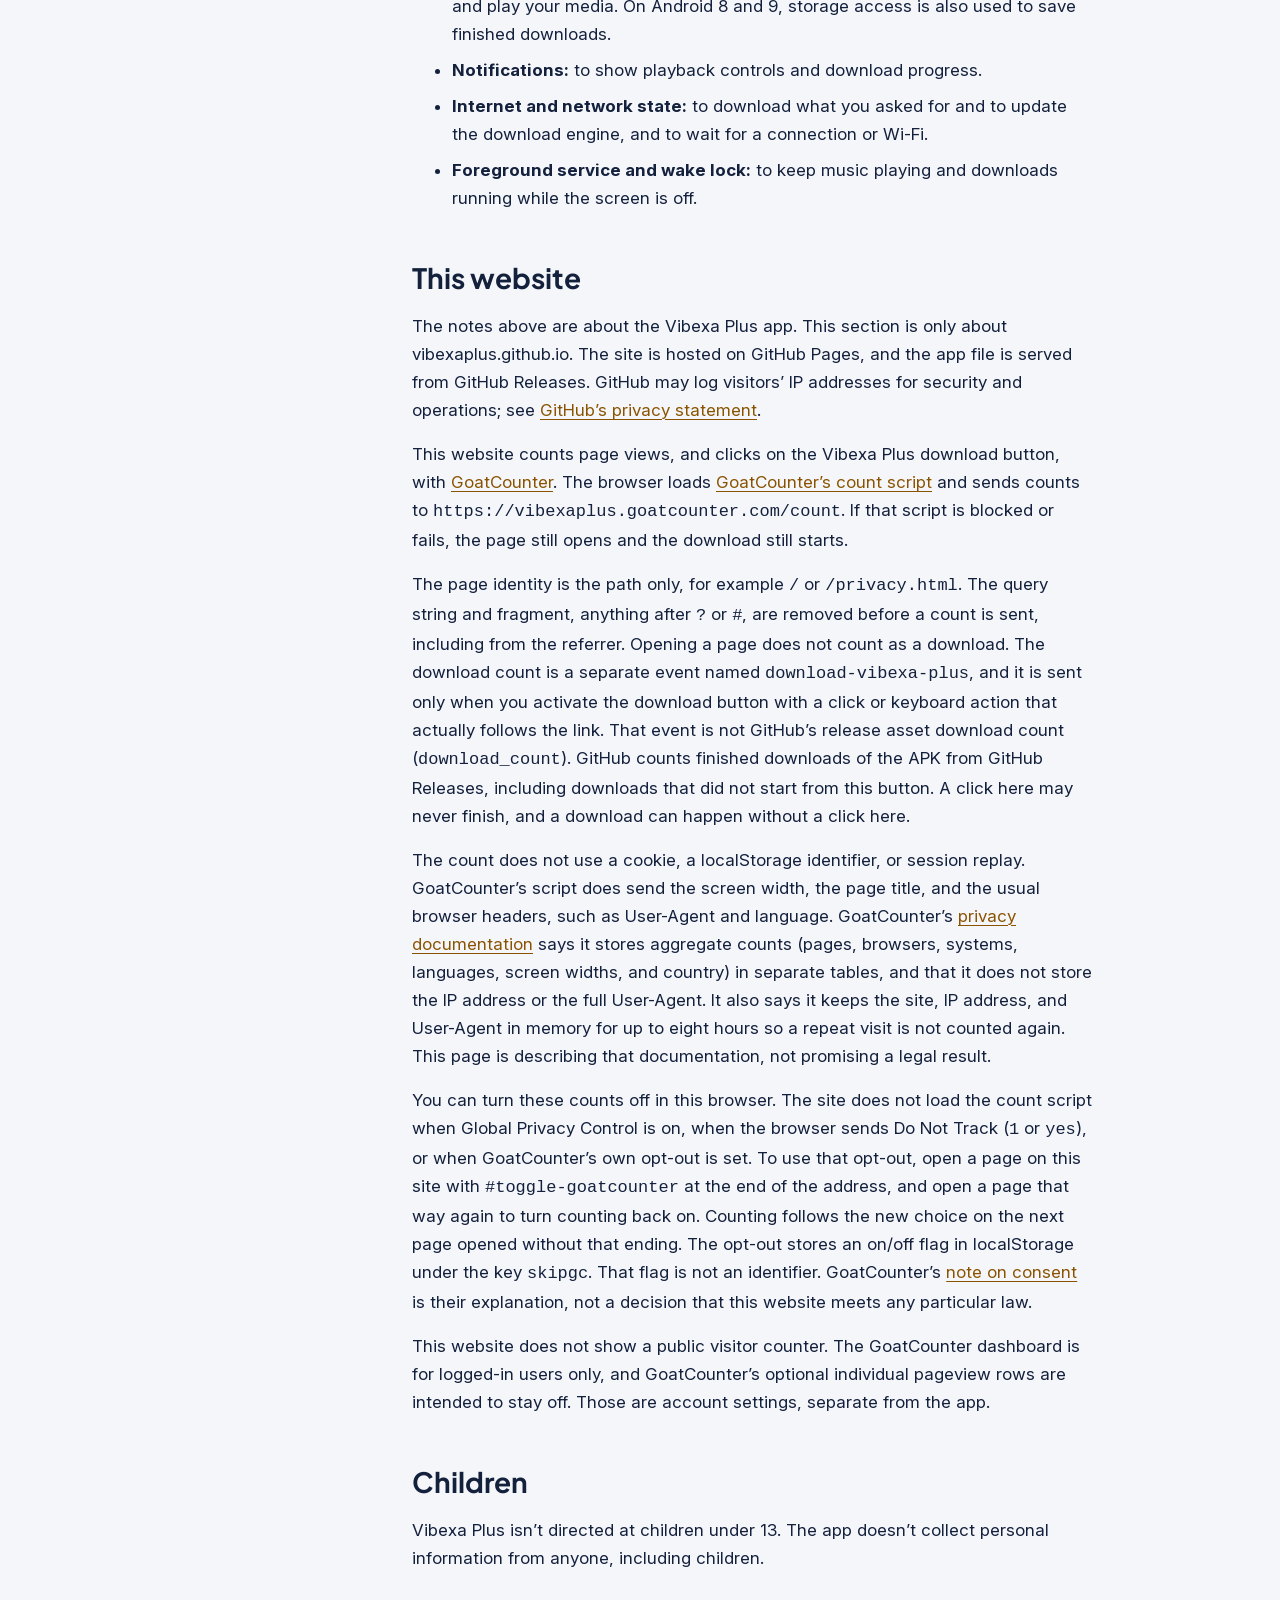
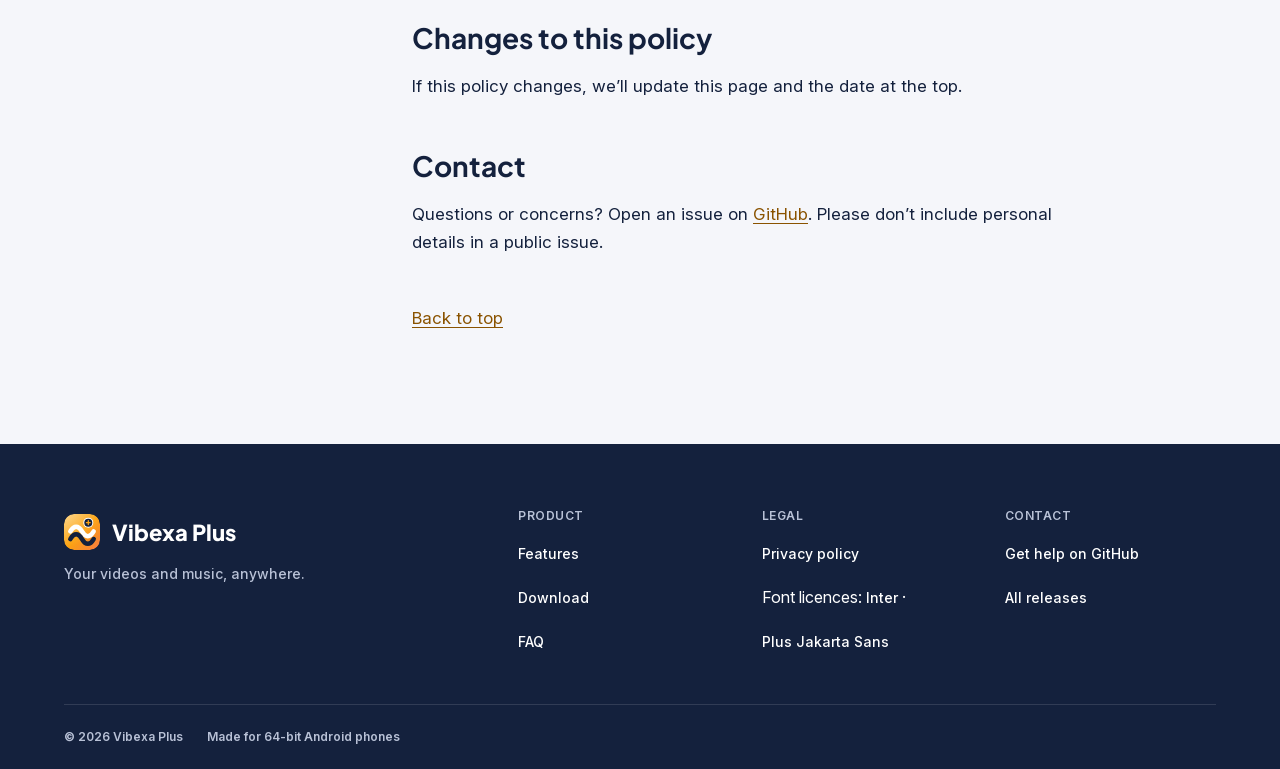
==== commit dead22bc: "Count website visits and download clicks with GoatCounter Load the official count script for this si" ====
--- a/privacy.html
+++ b/privacy.html
@@ -49,10 +49,10 @@
    <aside class="toc toc-d" aria-label="On this page"><p class="t-caption ink-3" style="margin-bottom:8px">On this page</p><ol><li><a href="#summary">Summary in plain words</a></li><li><a href="#on-phone">What stays on your phone</a></li><li><a href="#collect">What the developer receives</a></li><li><a href="#network">When the app uses the internet</a></li><li><a href="#permissions">Permissions and why</a></li><li><a href="#website">This website</a></li><li><a href="#children">Children</a></li><li><a href="#changes">Changes to this policy</a></li><li><a href="#contact">Contact</a></li></ol></aside>
    <article class="prose" id="top-of-policy">
     <h1 class="t-h1">Privacy policy</h1>
-    <p class="t-small ink-3">Last updated 5 Nov 2026 · applies to Vibexa Plus version 17.10</p>
+    <p class="t-small ink-3">Last updated 6 Nov 2026 · applies to Vibexa Plus version 17.10</p>
     <details class="toc toc-m"><summary>On this page</summary><ol><li><a href="#summary">Summary in plain words</a></li><li><a href="#on-phone">What stays on your phone</a></li><li><a href="#collect">What the developer receives</a></li><li><a href="#network">When the app uses the internet</a></li><li><a href="#permissions">Permissions and why</a></li><li><a href="#website">This website</a></li><li><a href="#children">Children</a></li><li><a href="#changes">Changes to this policy</a></li><li><a href="#contact">Contact</a></li></ol></details>
     <h2 id="summary">Summary in plain words</h2>
-    <ul><li>Vibexa Plus has no account or sign-in, and it contains no analytics, advertising or crash-reporting services.</li><li>Nothing is sent to the developer. Your videos, music, downloads and settings stay on your phone.</li><li>The app only goes online to download something you asked for, and to keep its download engine up to date from GitHub.</li></ul>
+    <ul><li>Vibexa Plus has no account or sign-in, and it contains no analytics, advertising or crash-reporting services.</li><li>Nothing is sent to the developer. Your videos, music, downloads and settings stay on your phone.</li><li>The app only goes online to download something you asked for, and to keep its download engine up to date from GitHub.</li><li>This website, separate from the app, counts page views and download-button clicks with GoatCounter. The query string is left out, and a browser privacy opt-out stops the count. Details are under “This website”.</li></ul>
     <h2 id="on-phone">What stays on your phone</h2>
     <p>The app reads the videos and music on your phone so it can show and play them. It saves your download list, play positions and settings in its own storage, and saves finished downloads to your phone’s media folders. All of this stays on your device. The app’s own data is removed when you uninstall it; files saved to your media folders stay until you delete them.</p>
     <h2 id="collect">What the developer receives</h2>
@@ -63,7 +63,12 @@
     <h2 id="permissions">Permissions and why</h2>
     <ul><li><b>Videos and music</b> (media access; storage on older Android versions): to find and play your media. On Android 8 and 9, storage access is also used to save finished downloads.</li><li><b>Notifications:</b> to show playback controls and download progress.</li><li><b>Internet and network state:</b> to download what you asked for and to update the download engine, and to wait for a connection or Wi‑Fi.</li><li><b>Foreground service and wake lock:</b> to keep music playing and downloads running while the screen is off.</li></ul>
     <h2 id="website">This website</h2>
-    <p>This website uses no cookies, analytics or trackers, and loads nothing from other sites. It is hosted on GitHub Pages, and the app file is served from GitHub Releases. GitHub may log visitors’ IP addresses for security and operations; see <a href="https://docs.github.com/en/site-policy/privacy-policies/github-general-privacy-statement" rel="noopener">GitHub’s privacy statement</a>.</p>
+    <p>The notes above are about the Vibexa Plus app. This section is only about vibexaplus.github.io. The site is hosted on GitHub Pages, and the app file is served from GitHub Releases. GitHub may log visitors’ IP addresses for security and operations; see <a href="https://docs.github.com/en/site-policy/privacy-policies/github-general-privacy-statement" rel="noopener">GitHub’s privacy statement</a>.</p>
+    <p>This website counts page views, and clicks on the Vibexa Plus download button, with <a href="https://www.goatcounter.com/" rel="noopener">GoatCounter</a>. The browser loads <a href="https://gc.zgo.at/count.js" rel="noopener">GoatCounter’s count script</a> and sends counts to <code>https://vibexaplus.goatcounter.com/count</code>. If that script is blocked or fails, the page still opens and the download still starts.</p>
+    <p>The page identity is the path only, for example <code>/</code> or <code>/privacy.html</code>. The query string and fragment, anything after <code>?</code> or <code>#</code>, are removed before a count is sent, including from the referrer. Opening a page does not count as a download. The download count is a separate event named <code>download-vibexa-plus</code>, and it is sent only when you activate the download button with a click or keyboard action that actually follows the link. That event is not GitHub’s release asset download count (<code>download_count</code>). GitHub counts finished downloads of the APK from GitHub Releases, including downloads that did not start from this button. A click here may never finish, and a download can happen without a click here.</p>
+    <p>The count does not use a cookie, a localStorage identifier, or session replay. GoatCounter’s script does send the screen width, the page title, and the usual browser headers, such as User-Agent and language. GoatCounter’s <a href="https://www.goatcounter.com/help/privacy" rel="noopener">privacy documentation</a> says it stores aggregate counts (pages, browsers, systems, languages, screen widths, and country) in separate tables, and that it does not store the IP address or the full User-Agent. It also says it keeps the site, IP address, and User-Agent in memory for up to eight hours so a repeat visit is not counted again. This page is describing that documentation, not promising a legal result.</p>
+    <p>You can turn these counts off in this browser. The site does not load the count script when Global Privacy Control is on, when the browser sends Do Not Track (<code>1</code> or <code>yes</code>), or when GoatCounter’s own opt-out is set. To use that opt-out, open a page on this site with <code>#toggle-goatcounter</code> at the end of the address, and open a page that way again to turn counting back on. Counting follows the new choice on the next page opened without that ending. The opt-out stores an on/off flag in localStorage under the key <code>skipgc</code>. That flag is not an identifier. GoatCounter’s <a href="https://www.goatcounter.com/help/gdpr" rel="noopener">note on consent</a> is their explanation, not a decision that this website meets any particular law.</p>
+    <p>This website does not show a public visitor counter. The GoatCounter dashboard is for logged-in users only, and GoatCounter’s optional individual pageview rows are intended to stay off. Those are account settings, separate from the app.</p>
     <h2 id="children">Children</h2>
     <p>Vibexa Plus isn’t directed at children under 13. The app doesn’t collect personal information from anyone, including children.</p>
     <h2 id="changes">Changes to this policy</h2>
@@ -87,6 +92,7 @@
  </div>
 </footer>
 <script src="config.js"></script>
+<script src="assets/analytics.js"></script>
 <script src="assets/main.js" defer></script>
 </body>
 </html>
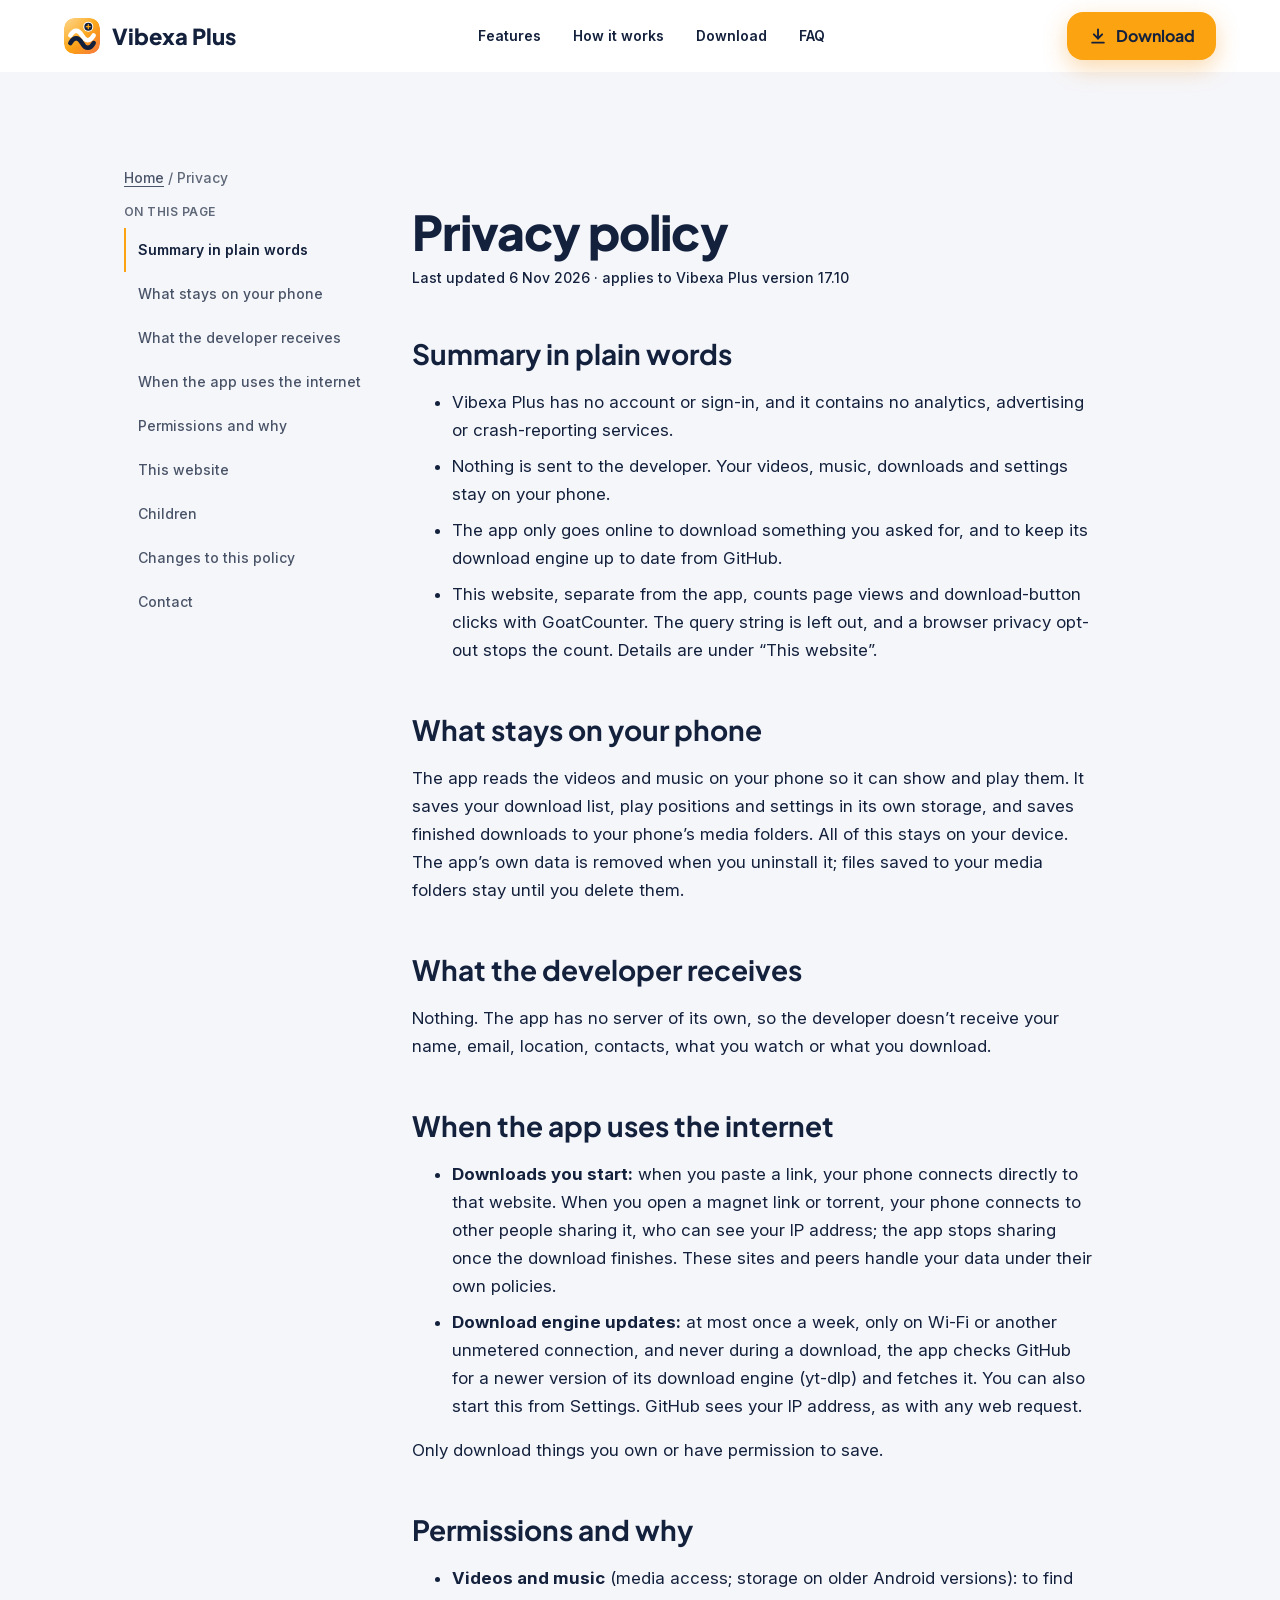
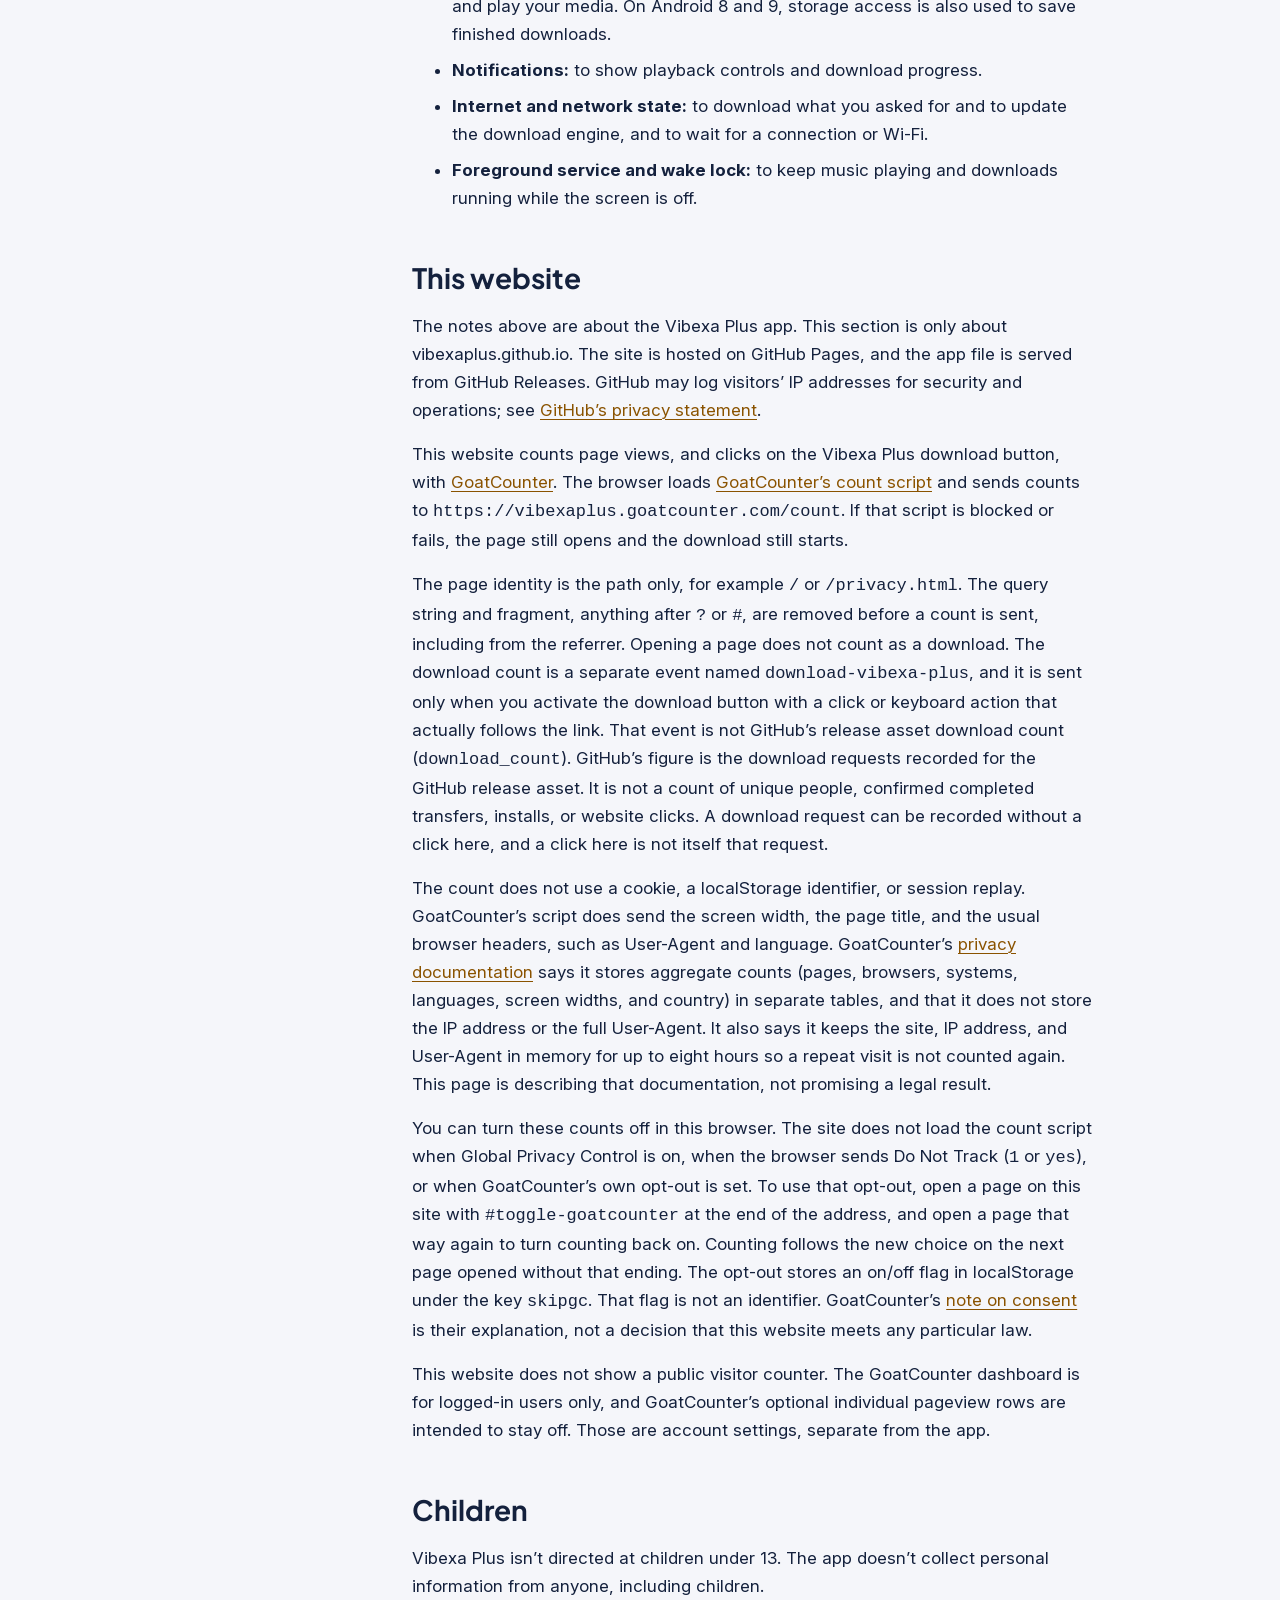
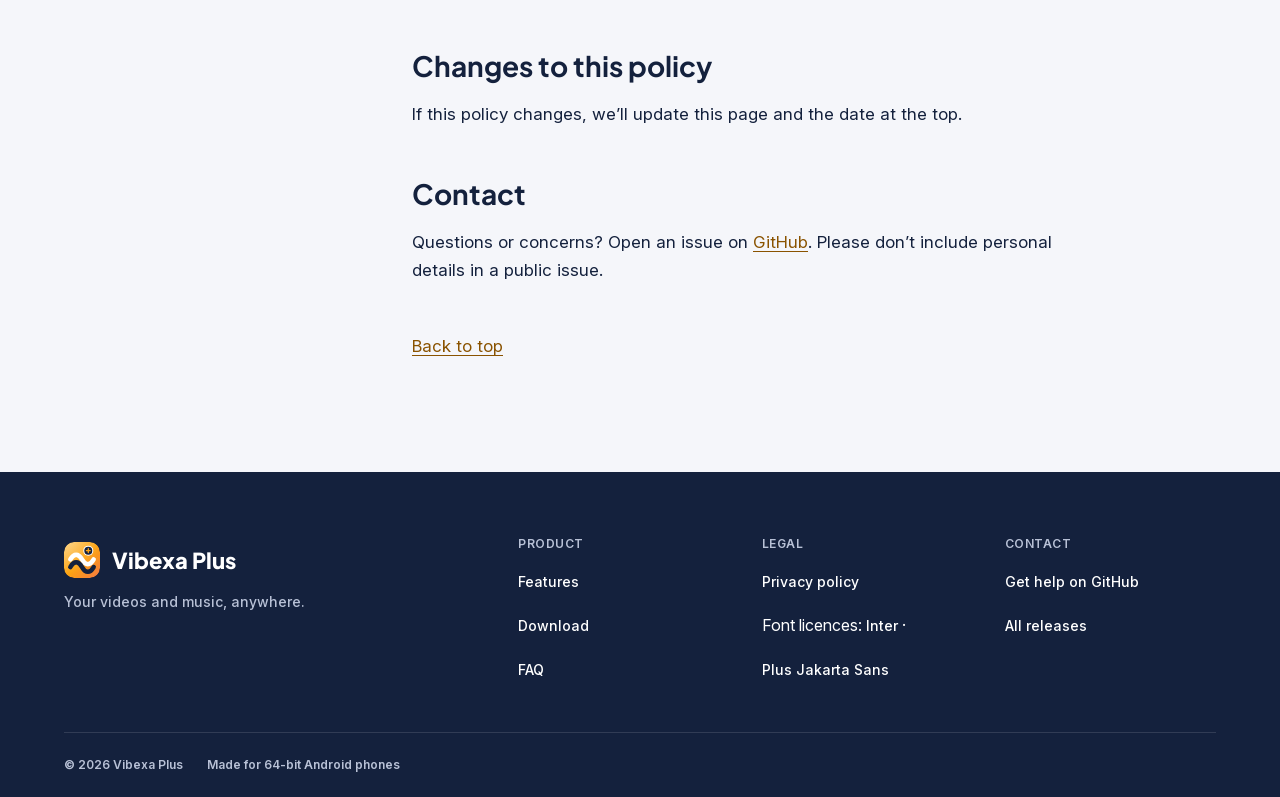
==== commit 6b6e7922: "Describe GitHub download_count as recorded requests The release asset figure is download requests, n" ====
--- a/privacy.html
+++ b/privacy.html
@@ -65,7 +65,7 @@
     <h2 id="website">This website</h2>
     <p>The notes above are about the Vibexa Plus app. This section is only about vibexaplus.github.io. The site is hosted on GitHub Pages, and the app file is served from GitHub Releases. GitHub may log visitors’ IP addresses for security and operations; see <a href="https://docs.github.com/en/site-policy/privacy-policies/github-general-privacy-statement" rel="noopener">GitHub’s privacy statement</a>.</p>
     <p>This website counts page views, and clicks on the Vibexa Plus download button, with <a href="https://www.goatcounter.com/" rel="noopener">GoatCounter</a>. The browser loads <a href="https://gc.zgo.at/count.js" rel="noopener">GoatCounter’s count script</a> and sends counts to <code>https://vibexaplus.goatcounter.com/count</code>. If that script is blocked or fails, the page still opens and the download still starts.</p>
-    <p>The page identity is the path only, for example <code>/</code> or <code>/privacy.html</code>. The query string and fragment, anything after <code>?</code> or <code>#</code>, are removed before a count is sent, including from the referrer. Opening a page does not count as a download. The download count is a separate event named <code>download-vibexa-plus</code>, and it is sent only when you activate the download button with a click or keyboard action that actually follows the link. That event is not GitHub’s release asset download count (<code>download_count</code>). GitHub counts finished downloads of the APK from GitHub Releases, including downloads that did not start from this button. A click here may never finish, and a download can happen without a click here.</p>
+    <p>The page identity is the path only, for example <code>/</code> or <code>/privacy.html</code>. The query string and fragment, anything after <code>?</code> or <code>#</code>, are removed before a count is sent, including from the referrer. Opening a page does not count as a download. The download count is a separate event named <code>download-vibexa-plus</code>, and it is sent only when you activate the download button with a click or keyboard action that actually follows the link. That event is not GitHub’s release asset download count (<code>download_count</code>). GitHub’s figure is the download requests recorded for the GitHub release asset. It is not a count of unique people, confirmed completed transfers, installs, or website clicks. A download request can be recorded without a click here, and a click here is not itself that request.</p>
     <p>The count does not use a cookie, a localStorage identifier, or session replay. GoatCounter’s script does send the screen width, the page title, and the usual browser headers, such as User-Agent and language. GoatCounter’s <a href="https://www.goatcounter.com/help/privacy" rel="noopener">privacy documentation</a> says it stores aggregate counts (pages, browsers, systems, languages, screen widths, and country) in separate tables, and that it does not store the IP address or the full User-Agent. It also says it keeps the site, IP address, and User-Agent in memory for up to eight hours so a repeat visit is not counted again. This page is describing that documentation, not promising a legal result.</p>
     <p>You can turn these counts off in this browser. The site does not load the count script when Global Privacy Control is on, when the browser sends Do Not Track (<code>1</code> or <code>yes</code>), or when GoatCounter’s own opt-out is set. To use that opt-out, open a page on this site with <code>#toggle-goatcounter</code> at the end of the address, and open a page that way again to turn counting back on. Counting follows the new choice on the next page opened without that ending. The opt-out stores an on/off flag in localStorage under the key <code>skipgc</code>. That flag is not an identifier. GoatCounter’s <a href="https://www.goatcounter.com/help/gdpr" rel="noopener">note on consent</a> is their explanation, not a decision that this website meets any particular law.</p>
     <p>This website does not show a public visitor counter. The GoatCounter dashboard is for logged-in users only, and GoatCounter’s optional individual pageview rows are intended to stay off. Those are account settings, separate from the app.</p>
